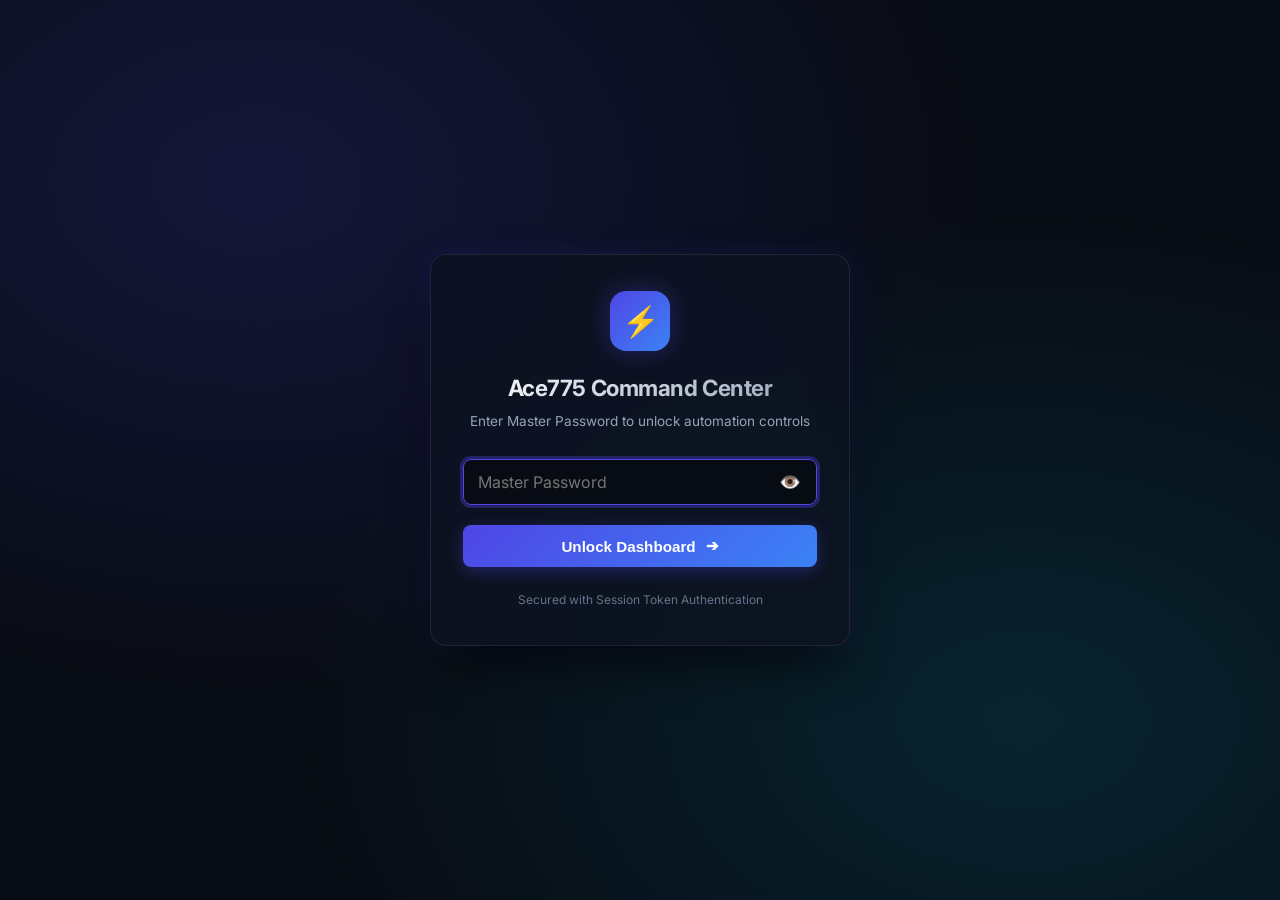
==== static/login.html @ 60a3a7ae "feat: password-only master lock screen and installation setup" ====
<!DOCTYPE html>
<html lang="en">
<head>
  <meta charset="UTF-8">
  <meta name="viewport" content="width=device-width, initial-scale=1.0">
  <title>Unlock Ace775 Command Center</title>
  <meta name="description" content="Secure login for Ace775 Automation Control Center">
  <link rel="preconnect" href="https://fonts.googleapis.com">
  <link rel="preconnect" href="https://fonts.gstatic.com" crossorigin>
  <link href="https://fonts.googleapis.com/css2?family=Inter:wght@300;400;500;600;700&family=JetBrains+Mono:wght@400;500;600&display=swap" rel="stylesheet">
  <link rel="stylesheet" href="/static/css/dashboard.css">
  <style>
    body {
      display: flex;
      align-items: center;
      justify-content: center;
      min-height: 100vh;
      margin: 0;
      padding: 16px;
      background-color: var(--bg-color);
      background-image: 
        radial-gradient(at 20% 20%, rgba(79, 70, 229, 0.18) 0px, transparent 50%),
        radial-gradient(at 80% 80%, rgba(6, 182, 212, 0.14) 0px, transparent 50%);
    }

    .login-container {
      width: 100%;
      max-width: 420px;
      animation: fadeIn 0.4s ease-out;
    }

    .login-card {
      background: rgba(13, 19, 34, 0.85);
      backdrop-filter: blur(20px);
      -webkit-backdrop-filter: blur(20px);
      border: 1px solid rgba(255, 255, 255, 0.08);
      border-radius: var(--radius-lg);
      padding: 36px 32px;
      box-shadow: 0 25px 50px -12px rgba(0, 0, 0, 0.75), 0 0 30px rgba(79, 70, 229, 0.15);
      text-align: center;
    }

    .login-brand-icon {
      width: 60px;
      height: 60px;
      margin: 0 auto 20px;
      border-radius: 16px;
      background: var(--primary-gradient);
      display: flex;
      align-items: center;
      justify-content: center;
      font-size: 30px;
      box-shadow: 0 0 25px var(--primary-glow);
      animation: pulse 3s infinite;
    }

    .login-title {
      font-size: 1.4rem;
      font-weight: 700;
      letter-spacing: -0.02em;
      margin-bottom: 6px;
      background: linear-gradient(135deg, #ffffff, #94a3b8);
      -webkit-background-clip: text;
      -webkit-text-fill-color: transparent;
    }

    .login-subtitle {
      font-size: 0.85rem;
      color: var(--text-muted);
      margin-bottom: 28px;
    }

    .password-wrapper {
      position: relative;
      margin-bottom: 20px;
      text-align: left;
    }

    .password-input-box {
      position: relative;
      display: flex;
      align-items: center;
    }

    .password-input-box input {
      width: 100%;
      background: rgba(0, 0, 0, 0.4);
      border: 1px solid var(--panel-border);
      border-radius: var(--radius-sm);
      padding: 12px 42px 12px 14px;
      color: #fff;
      font-size: 1rem;
      font-family: inherit;
      outline: none;
      transition: var(--transition);
    }

    .password-input-box input:focus {
      border-color: var(--primary);
      box-shadow: 0 0 0 3px var(--primary-glow);
    }

    .btn-toggle-eye {
      position: absolute;
      right: 12px;
      background: transparent;
      border: none;
      color: var(--text-dim);
      font-size: 1.1rem;
      cursor: pointer;
      padding: 4px;
      display: flex;
      align-items: center;
      justify-content: center;
      transition: var(--transition);
    }

    .btn-toggle-eye:hover {
      color: #fff;
    }

    .btn-unlock {
      width: 100%;
      padding: 12px 20px;
      font-size: 0.95rem;
      font-weight: 600;
      border-radius: var(--radius-sm);
      background: var(--primary-gradient);
      color: #fff;
      border: none;
      cursor: pointer;
      display: flex;
      align-items: center;
      justify-content: center;
      gap: 10px;
      box-shadow: 0 4px 16px var(--primary-glow);
      transition: var(--transition);
    }

    .btn-unlock:hover {
      transform: translateY(-2px);
      box-shadow: 0 6px 24px rgba(79, 70, 229, 0.5);
    }

    .btn-unlock:disabled {
      opacity: 0.6;
      cursor: not-allowed;
      transform: none;
    }

    .login-error {
      margin-top: 16px;
      padding: 10px 14px;
      background: rgba(239, 68, 68, 0.15);
      border: 1px solid rgba(239, 68, 68, 0.35);
      border-radius: var(--radius-sm);
      color: #fca5a5;
      font-size: 0.82rem;
      display: none;
    }

    .shake {
      animation: shake 0.4s ease-in-out;
    }

    @keyframes shake {
      0%, 100% { transform: translateX(0); }
      20%, 60% { transform: translateX(-8px); }
      40%, 80% { transform: translateX(8px); }
    }

    @keyframes fadeIn {
      from { opacity: 0; transform: translateY(10px); }
      to { opacity: 1; transform: translateY(0); }
    }

    .login-footer {
      margin-top: 24px;
      font-size: 0.75rem;
      color: var(--text-dim);
    }
  </style>
</head>
<body>
  <div class="login-container">
    <div class="login-card" id="login-card">
      <div class="login-brand-icon">⚡</div>
      <h1 class="login-title">Ace775 Command Center</h1>
      <p class="login-subtitle">Enter Master Password to unlock automation controls</p>

      <form id="login-form" onsubmit="handleLogin(event)">
        <div class="password-wrapper">
          <div class="password-input-box">
            <input 
              type="password" 
              id="dash-password" 
              placeholder="Master Password" 
              required 
              autofocus 
              autocomplete="current-password"
            >
            <button type="button" class="btn-toggle-eye" id="btn-toggle-pw" onclick="togglePasswordVisibility()" title="Toggle visibility">
              👁️
            </button>
          </div>
        </div>

        <button type="submit" class="btn-unlock" id="btn-unlock">
          <span>Unlock Dashboard</span>
          <span id="unlock-arrow">➔</span>
        </button>

        <div class="login-error" id="login-error"></div>
      </form>

      <div class="login-footer">
        Secured with Session Token Authentication
      </div>
    </div>
  </div>

  <script>
    function togglePasswordVisibility() {
      const input = document.getElementById("dash-password");
      const btn = document.getElementById("btn-toggle-pw");
      if (input.type === "password") {
        input.type = "text";
        btn.textContent = "🙈";
      } else {
        input.type = "password";
        btn.textContent = "👁️";
      }
    }

    async function handleLogin(e) {
      e.preventDefault();
      const pwdInput = document.getElementById("dash-password");
      const submitBtn = document.getElementById("btn-unlock");
      const errBox = document.getElementById("login-error");
      const card = document.getElementById("login-card");

      const password = pwdInput.value.trim();
      if (!password) return;

      submitBtn.disabled = true;
      submitBtn.querySelector("span").textContent = "Verifying...";
      errBox.style.display = "none";
      card.classList.remove("shake");

      try {
        const res = await fetch("/api/auth/login", {
          method: "POST",
          headers: { "Content-Type": "application/json" },
          body: JSON.stringify({ password: password })
        });

        const data = await res.json();
        if (res.ok && data.success) {
          submitBtn.querySelector("span").textContent = "Unlocked! Redirecting...";
          // Save session token in localStorage as backup
          if (data.token) {
            localStorage.setItem("ace_session_token", data.token);
          }
          window.location.href = "/";
        } else {
          errBox.textContent = data.detail || "Incorrect master password. Please try again.";
          errBox.style.display = "block";
          card.classList.add("shake");
          pwdInput.value = "";
          pwdInput.focus();
        }
      } catch (err) {
        errBox.textContent = "Connection failed. Please check if the server is running.";
        errBox.style.display = "block";
      } finally {
        submitBtn.disabled = false;
        submitBtn.querySelector("span").textContent = "Unlock Dashboard";
      }
    }
  </script>
</body>
</html>
---- static/css/dashboard.css ----
/* ==============================================================================
   Ace775 Web Dashboard Stylesheet (Vanilla CSS)
   Theme: Modern Dark Mode & Glassmorphism
   ============================================================================== */

:root {
  --bg-color: #080c14;
  --panel-bg: rgba(16, 23, 38, 0.75);
  --panel-border: rgba(255, 255, 255, 0.07);
  --panel-hover: rgba(26, 35, 56, 0.85);
  --text-main: #f1f5f9;
  --text-muted: #94a3b8;
  --text-dim: #64748b;
  
  --primary: #4f46e5;
  --primary-glow: rgba(79, 70, 229, 0.35);
  --primary-gradient: linear-gradient(135deg, #4f46e5, #3b82f6);
  --accent-cyan: #06b6d4;
  --success: #10b981;
  --warning: #f59e0b;
  --danger: #ef4444;

  --radius-sm: 8px;
  --radius-md: 12px;
  --radius-lg: 16px;
  --shadow-card: 0 10px 30px -10px rgba(0, 0, 0, 0.5);
  --transition: all 0.2s cubic-bezier(0.4, 0, 0.2, 1);
}

* {
  box-sizing: border-box;
  margin: 0;
  padding: 0;
}

body {
  font-family: 'Inter', -apple-system, BlinkMacSystemFont, sans-serif;
  background-color: var(--bg-color);
  background-image: 
    radial-gradient(at 0% 0%, rgba(79, 70, 229, 0.12) 0px, transparent 50%),
    radial-gradient(at 100% 100%, rgba(6, 182, 212, 0.08) 0px, transparent 50%);
  background-attachment: fixed;
  color: var(--text-main);
  line-height: 1.5;
  min-height: 100vh;
}

.app-container {
  max-width: 1400px;
  margin: 0 auto;
  padding: 24px 32px;
  display: flex;
  flex-direction: column;
  gap: 24px;
}

/* Header */
.top-header {
  display: flex;
  justify-content: space-between;
  align-items: center;
  padding: 20px 28px;
  background: var(--panel-bg);
  backdrop-filter: blur(16px);
  -webkit-backdrop-filter: blur(16px);
  border: 1px solid var(--panel-border);
  border-radius: var(--radius-lg);
  box-shadow: var(--shadow-card);
}

.brand-group {
  display: flex;
  align-items: center;
  gap: 16px;
}

.brand-logo {
  width: 46px;
  height: 46px;
  border-radius: var(--radius-md);
  background: var(--primary-gradient);
  display: flex;
  align-items: center;
  justify-content: center;
  font-size: 24px;
  box-shadow: 0 0 20px var(--primary-glow);
}

.brand-text h1 {
  font-size: 1.4rem;
  font-weight: 700;
  letter-spacing: -0.02em;
  background: linear-gradient(135deg, #ffffff, #94a3b8);
  -webkit-background-clip: text;
  -webkit-text-fill-color: transparent;
}

.brand-text .subtitle {
  font-size: 0.85rem;
  color: var(--text-muted);
}

.header-actions {
  display: flex;
  gap: 12px;
}

/* Buttons */
.btn {
  display: inline-flex;
  align-items: center;
  gap: 8px;
  padding: 10px 18px;
  border-radius: var(--radius-sm);
  font-size: 0.9rem;
  font-weight: 600;
  cursor: pointer;
  border: none;
  transition: var(--transition);
}

.btn-primary {
  background: var(--primary-gradient);
  color: #ffffff;
  box-shadow: 0 4px 14px var(--primary-glow);
}

.btn-primary:hover {
  transform: translateY(-2px);
  box-shadow: 0 6px 20px rgba(79, 70, 229, 0.5);
}

.btn-secondary {
  background: rgba(255, 255, 255, 0.06);
  color: var(--text-main);
  border: 1px solid var(--panel-border);
}

.btn-secondary:hover {
  background: rgba(255, 255, 255, 0.12);
  transform: translateY(-1px);
}

.btn-ghost {
  background: transparent;
  color: var(--text-muted);
  border: 1px solid var(--panel-border);
}

.btn-ghost:hover {
  color: var(--text-main);
  background: rgba(255, 255, 255, 0.05);
}

.btn-xs {
  padding: 4px 10px;
  font-size: 0.75rem;
}

.btn-icon {
  font-size: 1rem;
}

/* Stats Section */
.stats-grid {
  display: grid;
  grid-template-columns: repeat(auto-fit, minmax(260px, 1fr));
  gap: 20px;
}

.stat-card {
  background: var(--panel-bg);
  backdrop-filter: blur(12px);
  border: 1px solid var(--panel-border);
  border-radius: var(--radius-md);
  padding: 22px 24px;
  transition: var(--transition);
  position: relative;
  overflow: hidden;
}

.stat-card:hover {
  border-color: rgba(255, 255, 255, 0.15);
  transform: translateY(-2px);
}

.stat-card.accent-card {
  border-color: rgba(79, 70, 229, 0.3);
  background: linear-gradient(135deg, rgba(16, 23, 38, 0.85), rgba(79, 70, 229, 0.1));
}

.stat-header {
  display: flex;
  justify-content: space-between;
  align-items: center;
  margin-bottom: 12px;
}

.stat-title {
  font-size: 0.85rem;
  font-weight: 500;
  color: var(--text-muted);
  text-transform: uppercase;
  letter-spacing: 0.05em;
}

.stat-icon {
  font-size: 1.25rem;
}

.stat-value {
  font-size: 2rem;
  font-weight: 700;
  letter-spacing: -0.03em;
  font-family: 'JetBrains Mono', monospace;
  color: #ffffff;
  margin-bottom: 6px;
}

.stat-value .currency {
  font-size: 1rem;
  color: var(--accent-cyan);
  font-weight: 500;
}

.stat-footer {
  font-size: 0.8rem;
  color: var(--text-dim);
}

.status-active {
  color: var(--success);
}

/* Main Content: Split View */
.main-content {
  display: grid;
  grid-template-columns: 1.4fr 1fr;
  gap: 24px;
  align-items: start;
}

.content-panel {
  background: var(--panel-bg);
  backdrop-filter: blur(12px);
  border: 1px solid var(--panel-border);
  border-radius: var(--radius-lg);
  display: flex;
  flex-direction: column;
  box-shadow: var(--shadow-card);
  overflow: hidden;
}

.panel-header {
  padding: 18px 24px;
  border-bottom: 1px solid var(--panel-border);
  display: flex;
  justify-content: space-between;
  align-items: center;
  background: rgba(255, 255, 255, 0.02);
}

.panel-title-group {
  display: flex;
  align-items: center;
  gap: 12px;
}

.panel-title-group h2 {
  font-size: 1.1rem;
  font-weight: 600;
  letter-spacing: -0.01em;
}

.badge-count {
  background: rgba(255, 255, 255, 0.08);
  padding: 2px 8px;
  border-radius: 20px;
  font-size: 0.75rem;
  font-weight: 600;
}

.panel-tools {
  display: flex;
  align-items: center;
  gap: 12px;
}

#account-search {
  background: rgba(0, 0, 0, 0.3);
  border: 1px solid var(--panel-border);
  border-radius: var(--radius-sm);
  padding: 6px 12px;
  color: #fff;
  font-size: 0.85rem;
  width: 180px;
  outline: none;
}

#account-search:focus {
  border-color: var(--primary);
}

/* Accounts List & Cards */
.accounts-container {
  padding: 16px 20px;
  display: flex;
  flex-direction: column;
  gap: 12px;
  max-height: 600px;
  overflow-y: auto;
}

.account-card {
  background: rgba(255, 255, 255, 0.02);
  border: 1px solid var(--panel-border);
  border-radius: var(--radius-md);
  padding: 16px 20px;
  display: flex;
  justify-content: space-between;
  align-items: center;
  transition: var(--transition);
}

.account-card:hover {
  background: var(--panel-hover);
  border-color: rgba(255, 255, 255, 0.12);
}

.account-card.disabled {
  opacity: 0.55;
}

.acc-info-primary {
  display: flex;
  align-items: center;
  gap: 12px;
}

.acc-avatar {
  width: 40px;
  height: 40px;
  border-radius: 50%;
  background: rgba(255, 255, 255, 0.05);
  border: 1px solid var(--panel-border);
  display: flex;
  align-items: center;
  justify-content: center;
  font-weight: 700;
  font-size: 0.9rem;
  color: var(--accent-cyan);
}

.acc-details {
  display: flex;
  flex-direction: column;
}

.acc-label-row {
  display: flex;
  align-items: center;
  gap: 8px;
}

.acc-label {
  font-weight: 600;
  font-size: 0.95rem;
  color: #ffffff;
}

.acc-phone {
  font-size: 0.85rem;
  font-family: 'JetBrains Mono', monospace;
  color: var(--text-muted);
}

.badge {
  font-size: 0.7rem;
  font-weight: 600;
  padding: 2px 7px;
  border-radius: 4px;
  text-transform: uppercase;
  letter-spacing: 0.03em;
}

.badge-vip {
  background: rgba(245, 158, 11, 0.15);
  color: #fbbf24;
  border: 1px solid rgba(245, 158, 11, 0.3);
}

.badge-mode {
  background: rgba(59, 130, 246, 0.15);
  color: #60a5fa;
}

.acc-stats-group {
  display: flex;
  gap: 24px;
  text-align: right;
}

.acc-stat-box {
  display: flex;
  flex-direction: column;
}

.acc-stat-label {
  font-size: 0.72rem;
  color: var(--text-dim);
  text-transform: uppercase;
}

.acc-stat-val {
  font-size: 0.95rem;
  font-weight: 600;
  font-family: 'JetBrains Mono', monospace;
  color: var(--text-main);
}

.acc-actions {
  display: flex;
  align-items: center;
  gap: 8px;
  margin-left: 16px;
}

.btn-run {
  background: rgba(16, 185, 129, 0.15);
  color: #34d399;
  border: 1px solid rgba(16, 185, 129, 0.3);
  padding: 6px 12px;
  border-radius: var(--radius-sm);
  cursor: pointer;
  font-size: 0.8rem;
  font-weight: 600;
  transition: var(--transition);
}

.btn-run:hover {
  background: rgba(16, 185, 129, 0.3);
  transform: translateY(-1px);
}

.btn-icon-action {
  background: transparent;
  border: none;
  color: var(--text-muted);
  cursor: pointer;
  padding: 6px;
  border-radius: 4px;
  font-size: 0.95rem;
  transition: var(--transition);
}

.btn-icon-action:hover {
  color: #fff;
  background: rgba(255, 255, 255, 0.08);
}

.btn-delete:hover {
  color: var(--danger);
}

/* Terminal Console */
.terminal-panel {
  min-height: 520px;
}

.pulse-indicator {
  width: 8px;
  height: 8px;
  border-radius: 50%;
  background-color: var(--success);
  box-shadow: 0 0 10px var(--success);
  animation: pulse 2s infinite;
}

@keyframes pulse {
  0% { transform: scale(0.95); opacity: 0.7; }
  50% { transform: scale(1.15); opacity: 1; }
  100% { transform: scale(0.95); opacity: 0.7; }
}

.terminal-body {
  background: #05080f;
  padding: 16px 20px;
  font-family: 'JetBrains Mono', monospace;
  font-size: 0.82rem;
  line-height: 1.6;
  color: #cbd5e1;
  flex: 1;
  height: 520px;
  overflow-y: auto;
  border-bottom-left-radius: var(--radius-lg);
  border-bottom-right-radius: var(--radius-lg);
}

.log-line {
  margin-bottom: 4px;
  word-break: break-all;
}

.log-info { color: #93c5fd; }
.log-success { color: #86efac; font-weight: 500; }
.log-warning { color: #fde047; }
.log-error { color: #fca5a5; font-weight: 600; }

.toggle-label {
  display: flex;
  align-items: center;
  gap: 6px;
  font-size: 0.8rem;
  color: var(--text-muted);
  cursor: pointer;
}

/* Modals */
.modal-overlay {
  position: fixed;
  top: 0;
  left: 0;
  width: 100%;
  height: 100%;
  background: rgba(4, 7, 14, 0.82);
  backdrop-filter: blur(10px);
  -webkit-backdrop-filter: blur(10px);
  display: flex;
  align-items: center;
  justify-content: center;
  z-index: 1000;
  opacity: 0;
  pointer-events: none;
  transition: opacity 0.25s ease;
  padding: 16px;
  overflow-y: auto;
  overscroll-behavior: contain;
}

.modal-overlay.active {
  opacity: 1;
  pointer-events: auto;
}

.modal-card {
  background: #0d1322;
  border: 1px solid var(--panel-border);
  border-radius: var(--radius-lg);
  width: min(520px, 94vw);
  max-height: min(88vh, calc(100dvh - 32px));
  display: flex;
  flex-direction: column;
  padding: 24px 28px;
  box-shadow: 0 24px 60px rgba(0, 0, 0, 0.85);
  transform: scale(0.95);
  transition: transform 0.2s cubic-bezier(0.16, 1, 0.3, 1);
  margin: auto;
  overflow-y: auto;
}

.modal-card::-webkit-scrollbar {
  width: 6px;
}
.modal-card::-webkit-scrollbar-track {
  background: rgba(255, 255, 255, 0.02);
}
.modal-card::-webkit-scrollbar-thumb {
  background: rgba(255, 255, 255, 0.15);
  border-radius: 4px;
}
.modal-card::-webkit-scrollbar-thumb:hover {
  background: rgba(255, 255, 255, 0.3);
}

.modal-overlay.active .modal-card {
  transform: scale(1);
}

.modal-header {
  display: flex;
  justify-content: space-between;
  align-items: center;
  margin-bottom: 24px;
}

.modal-header h3 {
  font-size: 1.2rem;
  font-weight: 600;
}

.modal-close {
  background: transparent;
  border: none;
  color: var(--text-muted);
  font-size: 1.5rem;
  cursor: pointer;
  line-height: 1;
}

.modal-close:hover {
  color: #fff;
}

.form-group {
  margin-bottom: 18px;
  display: flex;
  flex-direction: column;
  gap: 6px;
}

.form-group label {
  font-size: 0.85rem;
  font-weight: 500;
  color: var(--text-muted);
}

.form-group input, .form-group select {
  background: rgba(0, 0, 0, 0.35);
  border: 1px solid var(--panel-border);
  border-radius: var(--radius-sm);
  padding: 10px 14px;
  color: #fff;
  font-size: 0.9rem;
  outline: none;
  transition: var(--transition);
}

.form-group input:focus, .form-group select:focus {
  border-color: var(--primary);
  box-shadow: 0 0 0 2px var(--primary-glow);
}

.input-with-prefix {
  display: flex;
  align-items: center;
  background: rgba(0, 0, 0, 0.35);
  border: 1px solid var(--panel-border);
  border-radius: var(--radius-sm);
}

.input-prefix {
  padding: 0 12px;
  color: var(--text-dim);
  font-size: 0.9rem;
  font-family: 'JetBrains Mono', monospace;
  border-right: 1px solid var(--panel-border);
}

.input-with-prefix input {
  border: none;
  background: transparent;
  flex: 1;
}

.form-hint {
  font-size: 0.75rem;
  color: var(--text-dim);
}

.form-row {
  display: flex;
  gap: 16px;
}

.flex-1 { flex: 1; }

.checkbox-group {
  margin-top: 4px;
}

.checkbox-label {
  display: flex;
  align-items: center;
  gap: 8px;
  font-size: 0.85rem;
  color: var(--text-main);
  cursor: pointer;
}

.modal-actions {
  display: flex;
  justify-content: flex-end;
  gap: 12px;
  margin-top: 24px;
}

.empty-placeholder {
  text-align: center;
  padding: 40px 20px;
  color: var(--text-dim);
  font-size: 0.9rem;
}

/* Scheduler Pill in Header */
.scheduler-pill {
  display: flex;
  align-items: center;
  gap: 8px;
  background: rgba(16, 185, 129, 0.1);
  border: 1px solid rgba(16, 185, 129, 0.25);
  padding: 8px 14px;
  border-radius: var(--radius-sm);
  font-size: 0.82rem;
  font-weight: 500;
  color: #34d399;
}

.scheduler-pill.disabled {
  background: rgba(255, 255, 255, 0.05);
  border-color: var(--panel-border);
  color: var(--text-dim);
}

.sched-dot {
  width: 7px;
  height: 7px;
  border-radius: 50%;
  background-color: var(--success);
  box-shadow: 0 0 8px var(--success);
}

.scheduler-pill.disabled .sched-dot {
  background-color: var(--text-dim);
  box-shadow: none;
}

/* Analytics Panel & SVG Chart */
.analytics-panel {
  margin-bottom: 0;
}

.trend-subtitle {
  font-size: 0.8rem;
  color: var(--text-dim);
}

.chart-container {
  padding: 24px 28px;
  height: 220px;
  display: flex;
  align-items: flex-end;
  justify-content: space-between;
  gap: 16px;
  background: rgba(0, 0, 0, 0.25);
  position: relative;
}

.chart-bar-group {
  flex: 1;
  display: flex;
  flex-direction: column;
  align-items: center;
  height: 100%;
  justify-content: flex-end;
  gap: 8px;
  position: relative;
}

.chart-bar-wrapper {
  width: 100%;
  max-width: 48px;
  height: 140px;
  display: flex;
  align-items: flex-end;
  background: rgba(255, 255, 255, 0.03);
  border-radius: 6px;
  overflow: hidden;
  position: relative;
}

.chart-bar-fill {
  width: 100%;
  background: linear-gradient(180deg, var(--accent-cyan), var(--primary));
  border-radius: 6px 6px 0 0;
  transition: height 0.6s cubic-bezier(0.4, 0, 0.2, 1);
  box-shadow: 0 0 12px rgba(6, 182, 212, 0.3);
}

.chart-bar-fill:hover {
  filter: brightness(1.2);
}

.chart-bar-label {
  font-size: 0.75rem;
  color: var(--text-muted);
  font-weight: 500;
}

.chart-bar-val {
  font-size: 0.72rem;
  font-family: 'JetBrains Mono', monospace;
  color: var(--accent-cyan);
  font-weight: 600;
}

.settings-subhead {
  font-size: 0.88rem;
  text-transform: uppercase;
  letter-spacing: 0.05em;
  color: var(--accent-cyan);
  margin-bottom: 12px;
  padding-bottom: 4px;
  border-bottom: 1px solid var(--panel-border);
}

/* Responsive Adaptations */
@media (max-width: 1024px) {
  .main-content {
    grid-template-columns: 1fr;
  }
  .app-container {
    padding: 16px;
    gap: 18px;
  }
}

@media (max-width: 768px) {
  .top-header {
    flex-direction: column;
    align-items: stretch;
    gap: 16px;
    padding: 16px 20px;
  }
  .header-actions {
    flex-wrap: wrap;
    justify-content: flex-start;
    gap: 8px;
  }
  .scheduler-pill {
    width: 100%;
    justify-content: center;
  }
  .account-card {
    flex-direction: column;
    align-items: flex-start;
    gap: 14px;
  }
  .acc-stats-group {
    width: 100%;
    justify-content: space-between;
    text-align: left;
  }
  .acc-actions {
    width: 100%;
    justify-content: flex-end;
    margin-left: 0;
  }
}

@media (max-width: 540px) {
  .modal-card {
    padding: 20px 16px;
    width: 96vw;
    border-radius: var(--radius-md);
  }
  .form-row {
    flex-direction: column;
    gap: 12px;
  }
  .modal-actions {
    flex-direction: column-reverse;
    gap: 10px;
  }
  .modal-actions .btn {
    width: 100%;
    justify-content: center;
  }
  .stats-grid {
    grid-template-columns: 1fr;
  }
  .brand-text h1 {
    font-size: 1.15rem;
  }
}

@media (max-height: 700px) {
  .modal-card {
    padding: 16px 20px;
    max-height: 94vh;
  }
  .form-group {
    margin-bottom: 12px;
  }
  .modal-header {
    margin-bottom: 16px;
  }
  .modal-actions {
    margin-top: 16px;
  }
}
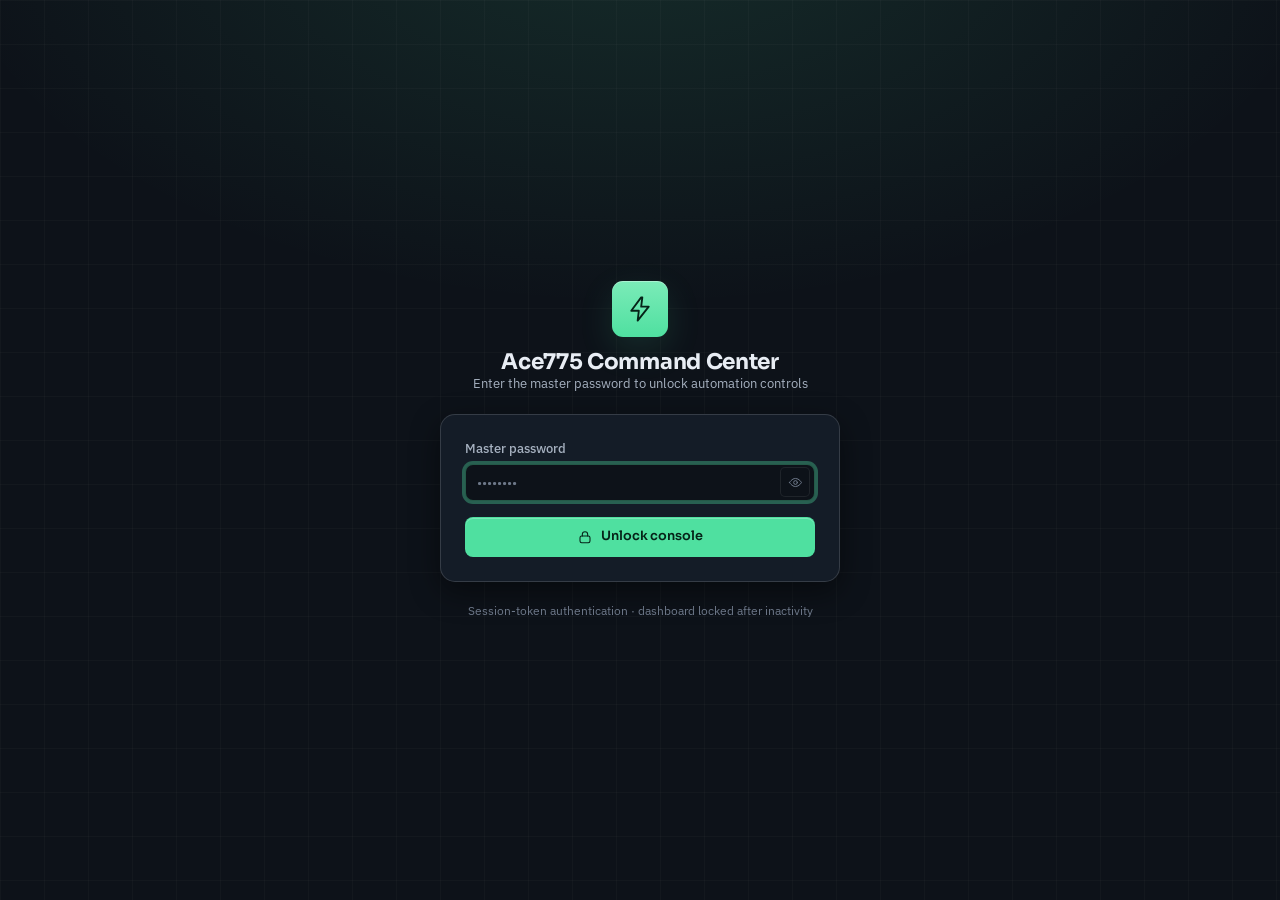
==== commit 2a418378: "feat(ui): redesign dashboard as a modular multi-file frontend - split the single-page dashboard into" ====
--- a/static/login.html
+++ b/static/login.html
@@ -1,282 +1,61 @@
 <!DOCTYPE html>
-<html lang="en">
+<html lang="en" data-theme="dark" data-density="compact">
 <head>
   <meta charset="UTF-8">
-  <meta name="viewport" content="width=device-width, initial-scale=1.0">
-  <title>Unlock Ace775 Command Center</title>
-  <meta name="description" content="Secure login for Ace775 Automation Control Center">
+  <meta name="viewport" content="width=device-width, initial-scale=1">
+  <title>Unlock · Ace775 Command Center</title>
+  <meta name="description" content="Secure master-password lock screen for the Ace775 automation control center.">
   <link rel="preconnect" href="https://fonts.googleapis.com">
   <link rel="preconnect" href="https://fonts.gstatic.com" crossorigin>
-  <link href="https://fonts.googleapis.com/css2?family=Inter:wght@300;400;500;600;700&family=JetBrains+Mono:wght@400;500;600&display=swap" rel="stylesheet">
-  <link rel="stylesheet" href="/static/css/dashboard.css">
-  <style>
-    body {
-      display: flex;
-      align-items: center;
-      justify-content: center;
-      min-height: 100vh;
-      margin: 0;
-      padding: 16px;
-      background-color: var(--bg-color);
-      background-image: 
-        radial-gradient(at 20% 20%, rgba(79, 70, 229, 0.18) 0px, transparent 50%),
-        radial-gradient(at 80% 80%, rgba(6, 182, 212, 0.14) 0px, transparent 50%);
-    }
+  <link href="https://fonts.googleapis.com/css2?family=Sora:wght@400;500;600;700&family=IBM+Plex+Sans:wght@400;500;600&family=IBM+Plex+Mono:wght@400;500;600&display=swap" rel="stylesheet">
+  <link rel="stylesheet" href="css/tokens.css">
+  <link rel="stylesheet" href="css/base.css">
+  <link rel="stylesheet" href="css/layout.css">
+  <link rel="stylesheet" href="css/components.css">
+  <link rel="stylesheet" href="css/pages.css">
+</head>
+<body data-page="login">
 
-    .login-container {
-      width: 100%;
-      max-width: 420px;
-      animation: fadeIn 0.4s ease-out;
-    }
+  <div class="login-wrap">
+    <div class="login">
+      <div class="login__brand">
+        <div class="login__mark" id="login-mark"></div>
+        <div>
+          <h1>Ace775 Command Center</h1>
+          <p>Enter the master password to unlock automation controls</p>
+        </div>
+      </div>
 
-    .login-card {
-      background: rgba(13, 19, 34, 0.85);
-      backdrop-filter: blur(20px);
-      -webkit-backdrop-filter: blur(20px);
-      border: 1px solid rgba(255, 255, 255, 0.08);
-      border-radius: var(--radius-lg);
-      padding: 36px 32px;
-      box-shadow: 0 25px 50px -12px rgba(0, 0, 0, 0.75), 0 0 30px rgba(79, 70, 229, 0.15);
-      text-align: center;
-    }
-
-    .login-brand-icon {
-      width: 60px;
-      height: 60px;
-      margin: 0 auto 20px;
-      border-radius: 16px;
-      background: var(--primary-gradient);
-      display: flex;
-      align-items: center;
-      justify-content: center;
-      font-size: 30px;
-      box-shadow: 0 0 25px var(--primary-glow);
-      animation: pulse 3s infinite;
-    }
-
-    .login-title {
-      font-size: 1.4rem;
-      font-weight: 700;
-      letter-spacing: -0.02em;
-      margin-bottom: 6px;
-      background: linear-gradient(135deg, #ffffff, #94a3b8);
-      -webkit-background-clip: text;
-      -webkit-text-fill-color: transparent;
-    }
-
-    .login-subtitle {
-      font-size: 0.85rem;
-      color: var(--text-muted);
-      margin-bottom: 28px;
-    }
-
-    .password-wrapper {
-      position: relative;
-      margin-bottom: 20px;
-      text-align: left;
-    }
-
-    .password-input-box {
-      position: relative;
-      display: flex;
-      align-items: center;
-    }
-
-    .password-input-box input {
-      width: 100%;
-      background: rgba(0, 0, 0, 0.4);
-      border: 1px solid var(--panel-border);
-      border-radius: var(--radius-sm);
-      padding: 12px 42px 12px 14px;
-      color: #fff;
-      font-size: 1rem;
-      font-family: inherit;
-      outline: none;
-      transition: var(--transition);
-    }
-
-    .password-input-box input:focus {
-      border-color: var(--primary);
-      box-shadow: 0 0 0 3px var(--primary-glow);
-    }
-
-    .btn-toggle-eye {
-      position: absolute;
-      right: 12px;
-      background: transparent;
-      border: none;
-      color: var(--text-dim);
-      font-size: 1.1rem;
-      cursor: pointer;
-      padding: 4px;
-      display: flex;
-      align-items: center;
-      justify-content: center;
-      transition: var(--transition);
-    }
-
-    .btn-toggle-eye:hover {
-      color: #fff;
-    }
-
-    .btn-unlock {
-      width: 100%;
-      padding: 12px 20px;
-      font-size: 0.95rem;
-      font-weight: 600;
-      border-radius: var(--radius-sm);
-      background: var(--primary-gradient);
-      color: #fff;
-      border: none;
-      cursor: pointer;
-      display: flex;
-      align-items: center;
-      justify-content: center;
-      gap: 10px;
-      box-shadow: 0 4px 16px var(--primary-glow);
-      transition: var(--transition);
-    }
-
-    .btn-unlock:hover {
-      transform: translateY(-2px);
-      box-shadow: 0 6px 24px rgba(79, 70, 229, 0.5);
-    }
-
-    .btn-unlock:disabled {
-      opacity: 0.6;
-      cursor: not-allowed;
-      transform: none;
-    }
-
-    .login-error {
-      margin-top: 16px;
-      padding: 10px 14px;
-      background: rgba(239, 68, 68, 0.15);
-      border: 1px solid rgba(239, 68, 68, 0.35);
-      border-radius: var(--radius-sm);
-      color: #fca5a5;
-      font-size: 0.82rem;
-      display: none;
-    }
-
-    .shake {
-      animation: shake 0.4s ease-in-out;
-    }
-
-    @keyframes shake {
-      0%, 100% { transform: translateX(0); }
-      20%, 60% { transform: translateX(-8px); }
-      40%, 80% { transform: translateX(8px); }
-    }
-
-    @keyframes fadeIn {
-      from { opacity: 0; transform: translateY(10px); }
-      to { opacity: 1; transform: translateY(0); }
-    }
-
-    .login-footer {
-      margin-top: 24px;
-      font-size: 0.75rem;
-      color: var(--text-dim);
-    }
-  </style>
-</head>
-<body>
-  <div class="login-container">
-    <div class="login-card" id="login-card">
-      <div class="login-brand-icon">⚡</div>
-      <h1 class="login-title">Ace775 Command Center</h1>
-      <p class="login-subtitle">Enter Master Password to unlock automation controls</p>
-
-      <form id="login-form" onsubmit="handleLogin(event)">
-        <div class="password-wrapper">
-          <div class="password-input-box">
-            <input 
-              type="password" 
-              id="dash-password" 
-              placeholder="Master Password" 
-              required 
-              autofocus 
-              autocomplete="current-password"
-            >
-            <button type="button" class="btn-toggle-eye" id="btn-toggle-pw" onclick="togglePasswordVisibility()" title="Toggle visibility">
-              👁️
-            </button>
+      <form class="login__card" id="login-form">
+        <div class="field">
+          <label for="dash-password">Master password</label>
+          <div style="position:relative">
+            <input id="dash-password" type="password" placeholder="••••••••" required autofocus autocomplete="current-password" style="padding-right:44px">
+            <button type="button" id="btn-eye" class="iconbtn" aria-label="Toggle password visibility"
+              style="position:absolute;right:5px;top:50%;transform:translateY(-50%)"></button>
           </div>
         </div>
 
-        <button type="submit" class="btn-unlock" id="btn-unlock">
-          <span>Unlock Dashboard</span>
-          <span id="unlock-arrow">➔</span>
+        <button type="submit" class="btn btn--primary btn--block" id="btn-unlock" style="height:40px">
+          <span data-i="lock"></span> <span id="btn-unlock-label">Unlock console</span>
         </button>
 
-        <div class="login-error" id="login-error"></div>
+        <div class="banner" id="login-banner"></div>
       </form>
 
-      <div class="login-footer">
-        Secured with Session Token Authentication
-      </div>
+      <p class="login__foot">Session-token authentication · dashboard locked after inactivity</p>
     </div>
   </div>
 
+  <div class="toasts" id="toasts"></div>
+
+  <script src="js/icons.js"></script>
+  <script src="js/core.js"></script>
+  <script src="js/pages/login.js"></script>
   <script>
-    function togglePasswordVisibility() {
-      const input = document.getElementById("dash-password");
-      const btn = document.getElementById("btn-toggle-pw");
-      if (input.type === "password") {
-        input.type = "text";
-        btn.textContent = "🙈";
-      } else {
-        input.type = "password";
-        btn.textContent = "👁️";
-      }
-    }
-
-    async function handleLogin(e) {
-      e.preventDefault();
-      const pwdInput = document.getElementById("dash-password");
-      const submitBtn = document.getElementById("btn-unlock");
-      const errBox = document.getElementById("login-error");
-      const card = document.getElementById("login-card");
-
-      const password = pwdInput.value.trim();
-      if (!password) return;
-
-      submitBtn.disabled = true;
-      submitBtn.querySelector("span").textContent = "Verifying...";
-      errBox.style.display = "none";
-      card.classList.remove("shake");
-
-      try {
-        const res = await fetch("/api/auth/login", {
-          method: "POST",
-          headers: { "Content-Type": "application/json" },
-          body: JSON.stringify({ password: password })
-        });
-
-        const data = await res.json();
-        if (res.ok && data.success) {
-          submitBtn.querySelector("span").textContent = "Unlocked! Redirecting...";
-          // Save session token in localStorage as backup
-          if (data.token) {
-            localStorage.setItem("ace_session_token", data.token);
-          }
-          window.location.href = "/";
-        } else {
-          errBox.textContent = data.detail || "Incorrect master password. Please try again.";
-          errBox.style.display = "block";
-          card.classList.add("shake");
-          pwdInput.value = "";
-          pwdInput.focus();
-        }
-      } catch (err) {
-        errBox.textContent = "Connection failed. Please check if the server is running.";
-        errBox.style.display = "block";
-      } finally {
-        submitBtn.disabled = false;
-        submitBtn.querySelector("span").textContent = "Unlock Dashboard";
-      }
-    }
+    document.addEventListener("DOMContentLoaded", function () {
+      document.querySelectorAll("[data-i]").forEach(function (el) { el.innerHTML = Ace.icon(el.dataset.i, 16); });
+    });
   </script>
 </body>
 </html>
--- a/static/css/tokens.css
+++ b/static/css/tokens.css
@@ -0,0 +1,207 @@
+/* ============================================================================
+   Ace775 Command Center — Design Tokens
+   Direction: "precision instrument" operations console.
+   Graphite surfaces · signal-mint accent · hairline rules · mono numerals.
+   ========================================================================== */
+
+:root {
+  /* ---- Type families ---------------------------------------------------- */
+  --font-display: "Sora", "IBM Plex Sans", system-ui, sans-serif;
+  --font-body: "IBM Plex Sans", system-ui, -apple-system, "Segoe UI", sans-serif;
+  --font-mono: "IBM Plex Mono", ui-monospace, "SFMono-Regular", Menlo, monospace;
+
+  /* ---- Type scale (rem) ------------------------------------------------- */
+  --fs-display: clamp(1.45rem, 1.15rem + 1.1vw, 1.85rem);
+  --fs-h1: 1.28rem;
+  --fs-h2: 1.02rem;
+  --fs-h3: 0.92rem;
+  --fs-body: 0.875rem;
+  --fs-sm: 0.8rem;
+  --fs-xs: 0.73rem;
+  --fs-micro: 0.66rem;
+
+  --lh-tight: 1.2;
+  --lh-normal: 1.5;
+  --lh-loose: 1.65;
+
+  --tracking-micro: 0.09em;
+  --tracking-tight: -0.015em;
+
+  /* ---- Spacing (4px base) ---------------------------------------------- */
+  --s1: 4px;
+  --s2: 8px;
+  --s3: 12px;
+  --s4: 16px;
+  --s5: 20px;
+  --s6: 24px;
+  --s7: 32px;
+  --s8: 40px;
+  --s9: 56px;
+  --s10: 72px;
+
+  /* ---- Radii ------------------------------------------------------------ */
+  --r-xs: 5px;
+  --r-sm: 8px;
+  --r-md: 11px;
+  --r-lg: 15px;
+  --r-pill: 999px;
+
+  /* ---- Motion ----------------------------------------------------------- */
+  --ease: cubic-bezier(0.22, 0.61, 0.36, 1);
+  --dur-fast: 110ms;
+  --dur: 190ms;
+  --dur-slow: 320ms;
+
+  /* ---- Layout ----------------------------------------------------------- */
+  --rail-w: 250px;
+  --rail-w-collapsed: 74px;
+  --topbar-h: 58px;
+  --content-max: 1520px;
+  --z-rail: 40;
+  --z-topbar: 30;
+  --z-drawer: 60;
+  --z-modal: 80;
+  --z-toast: 90;
+
+  /* ======================================================================
+     DARK THEME (default)
+     ====================================================================== */
+  color-scheme: dark;
+
+  --ink-1000: #070A0E;
+  --ink-950: #0A0E13;
+  --ink-900: #0D1219;   /* page */
+  --ink-850: #111823;   /* rail */
+  --ink-800: #141C27;   /* panel */
+  --ink-750: #19222F;   /* raised */
+  --ink-700: #1F2A38;   /* hover */
+
+  --line: rgba(255, 255, 255, 0.075);
+  --line-strong: rgba(255, 255, 255, 0.14);
+  --line-accent: rgba(79, 224, 160, 0.32);
+
+  --txt: #E8EDF4;
+  --txt-2: #A6B1C0;
+  --txt-3: #6D7889;
+  --txt-inverse: #07110C;
+
+  /* Signal accent — "live / earning / primary action" */
+  --accent: #4FE0A0;
+  --accent-2: #7BEBB8;
+  --accent-ink: #062318;
+  --accent-soft: rgba(79, 224, 160, 0.13);
+  --accent-line: rgba(79, 224, 160, 0.34);
+
+  /* Status */
+  --ok: #4FE0A0;
+  --ok-soft: rgba(79, 224, 160, 0.13);
+  --warn: #F3B14E;
+  --warn-soft: rgba(243, 177, 78, 0.14);
+  --err: #FF7A85;
+  --err-soft: rgba(255, 122, 133, 0.14);
+  --info: #5BB8FF;
+  --info-soft: rgba(91, 184, 255, 0.14);
+  --violet: #B39DFF;
+  --violet-soft: rgba(179, 157, 255, 0.15);
+
+  --panel: var(--ink-800);
+  --panel-2: var(--ink-850);
+  --overlay: rgba(6, 9, 13, 0.72);
+
+  --shadow-1: 0 1px 0 rgba(255, 255, 255, 0.03), 0 1px 2px rgba(0, 0, 0, 0.4);
+  --shadow-2: 0 10px 30px rgba(0, 0, 0, 0.45);
+  --shadow-3: 0 24px 60px rgba(0, 0, 0, 0.6);
+  --focus: 0 0 0 3px rgba(79, 224, 160, 0.35);
+
+  --grid-line: rgba(255, 255, 255, 0.022);
+}
+
+/* ======================================================================
+   LIGHT THEME
+   ====================================================================== */
+[data-theme="light"] {
+  color-scheme: light;
+
+  --ink-1000: #E9EDF3;
+  --ink-950: #F1F4F8;
+  --ink-900: #F5F7FA;
+  --ink-850: #FFFFFF;
+  --ink-800: #FFFFFF;
+  --ink-750: #F7F9FC;
+  --ink-700: #EEF2F7;
+
+  --line: rgba(16, 24, 40, 0.10);
+  --line-strong: rgba(16, 24, 40, 0.18);
+  --line-accent: rgba(14, 159, 110, 0.35);
+
+  --txt: #0F1720;
+  --txt-2: #4A5766;
+  --txt-3: #7A8798;
+  --txt-inverse: #FFFFFF;
+
+  --accent: #0E9F6E;
+  --accent-2: #0B8A5F;
+  --accent-ink: #FFFFFF;
+  --accent-soft: rgba(14, 159, 110, 0.10);
+  --accent-line: rgba(14, 159, 110, 0.30);
+
+  --ok: #0E9F6E;
+  --ok-soft: rgba(14, 159, 110, 0.10);
+  --warn: #B7791F;
+  --warn-soft: rgba(183, 121, 31, 0.12);
+  --err: #D6455A;
+  --err-soft: rgba(214, 69, 90, 0.10);
+  --info: #1E7FD6;
+  --info-soft: rgba(30, 127, 214, 0.10);
+  --violet: #6D4FD6;
+  --violet-soft: rgba(109, 79, 214, 0.10);
+
+  --panel: var(--ink-800);
+  --panel-2: #F7F9FC;
+  --overlay: rgba(15, 23, 32, 0.42);
+
+  --shadow-1: 0 1px 2px rgba(16, 24, 40, 0.06);
+  --shadow-2: 0 8px 24px rgba(16, 24, 40, 0.10);
+  --shadow-3: 0 24px 56px rgba(16, 24, 40, 0.18);
+  --focus: 0 0 0 3px rgba(14, 159, 110, 0.28);
+
+  --grid-line: rgba(16, 24, 40, 0.03);
+}
+
+/* ======================================================================
+   HIGH CONTRAST (accessibility tier)
+   ====================================================================== */
+[data-contrast="high"] {
+  --line: rgba(255, 255, 255, 0.28);
+  --line-strong: rgba(255, 255, 255, 0.5);
+  --txt: #FFFFFF;
+  --txt-2: #D8DEE7;
+  --txt-3: #AEB8C6;
+  --accent: #38FFB0;
+  --accent-2: #6BFFC6;
+  --focus: 0 0 0 3px #38FFB0;
+}
+[data-theme="light"][data-contrast="high"] {
+  --line: rgba(0, 0, 0, 0.45);
+  --line-strong: rgba(0, 0, 0, 0.7);
+  --txt: #000000;
+  --txt-2: #1A1A1A;
+  --txt-3: #3A3A3A;
+  --accent: #005C3C;
+  --focus: 0 0 0 3px #005C3C;
+}
+
+/* ======================================================================
+   DENSITY SCALE — toggled on <html data-density="...">
+   ====================================================================== */
+[data-density="comfortable"] {
+  --density-row: 56px;
+  --density-pad: var(--s5);
+  --density-gap: var(--s5);
+}
+:root,
+[data-density="compact"] {
+  --density-row: 46px;
+  --density-pad: var(--s4);
+  --density-gap: var(--s4);
+}
--- a/static/css/base.css
+++ b/static/css/base.css
@@ -0,0 +1,127 @@
+/* ============================================================================
+   Base — reset, typography, primitives
+   ========================================================================== */
+
+*, *::before, *::after { box-sizing: border-box; }
+
+html, body { height: 100%; }
+
+body {
+  margin: 0;
+  font-family: var(--font-body);
+  font-size: var(--fs-body);
+  line-height: var(--lh-normal);
+  color: var(--txt);
+  background-color: var(--ink-900);
+  /* instrument-grade hairline grid + soft top light */
+  background-image:
+    linear-gradient(var(--grid-line) 1px, transparent 1px),
+    linear-gradient(90deg, var(--grid-line) 1px, transparent 1px),
+    radial-gradient(120% 90% at 78% -20%, var(--accent-soft) 0%, transparent 55%);
+  background-size: 44px 44px, 44px 44px, 100% 100%;
+  background-attachment: fixed;
+  -webkit-font-smoothing: antialiased;
+  -moz-osx-font-smoothing: grayscale;
+  text-rendering: optimizeLegibility;
+}
+
+h1, h2, h3, h4, h5 {
+  margin: 0;
+  font-family: var(--font-display);
+  font-weight: 600;
+  line-height: var(--lh-tight);
+  letter-spacing: var(--tracking-tight);
+  color: var(--txt);
+}
+
+p { margin: 0; }
+a { color: inherit; text-decoration: none; }
+img, svg { display: block; max-width: 100%; }
+
+button, input, select, textarea {
+  font: inherit;
+  color: inherit;
+}
+
+button {
+  background: none;
+  border: 0;
+  padding: 0;
+  cursor: pointer;
+  -webkit-appearance: none;
+  appearance: none;
+}
+
+[hidden] { display: none !important; }
+
+/* Tabular numerals everywhere numbers matter */
+.num, .stat__value, .kpi__value, .money, table td, table th,
+.mono, .terminal, .badge, .pill {
+  font-variant-numeric: tabular-nums;
+  font-feature-settings: "tnum" 1, "zero" 1;
+}
+
+.mono { font-family: var(--font-mono); }
+
+/* ---- Focus -------------------------------------------------------------- */
+:focus-visible {
+  outline: none;
+  box-shadow: var(--focus);
+  border-radius: var(--r-xs);
+}
+
+/* ---- Scrollbars --------------------------------------------------------- */
+* { scrollbar-width: thin; scrollbar-color: var(--line-strong) transparent; }
+::-webkit-scrollbar { width: 10px; height: 10px; }
+::-webkit-scrollbar-track { background: transparent; }
+::-webkit-scrollbar-thumb {
+  background: var(--line-strong);
+  border: 3px solid transparent;
+  background-clip: content-box;
+  border-radius: var(--r-pill);
+}
+::-webkit-scrollbar-thumb:hover { background-color: var(--txt-3); background-clip: content-box; }
+
+/* ---- Text helpers ------------------------------------------------------- */
+.eyebrow {
+  font-family: var(--font-display);
+  font-size: var(--fs-micro);
+  font-weight: 600;
+  letter-spacing: var(--tracking-micro);
+  text-transform: uppercase;
+  color: var(--txt-3);
+}
+.muted { color: var(--txt-2); }
+.dim { color: var(--txt-3); }
+.text-ok { color: var(--ok); }
+.text-warn { color: var(--warn); }
+.text-err { color: var(--err); }
+.text-info { color: var(--info); }
+.text-accent { color: var(--accent); }
+.tnum { font-variant-numeric: tabular-nums; }
+
+/* ---- Utility ------------------------------------------------------------ */
+.row { display: flex; align-items: center; gap: var(--s3); }
+.row--between { justify-content: space-between; }
+.wrap { flex-wrap: wrap; }
+.grow { flex: 1 1 auto; min-width: 0; }
+.stack { display: flex; flex-direction: column; gap: var(--s3); }
+.center { display: grid; place-items: center; }
+.truncate { overflow: hidden; text-overflow: ellipsis; white-space: nowrap; }
+.sr-only {
+  position: absolute;
+  width: 1px; height: 1px;
+  padding: 0; margin: -1px;
+  overflow: hidden; clip: rect(0 0 0 0);
+  white-space: nowrap; border: 0;
+}
+.divider { height: 1px; background: var(--line); border: 0; margin: 0; }
+
+@media (prefers-reduced-motion: reduce) {
+  *, *::before, *::after {
+    animation-duration: 0.001ms !important;
+    animation-iteration-count: 1 !important;
+    transition-duration: 0.001ms !important;
+    scroll-behavior: auto !important;
+  }
+}
--- a/static/css/layout.css
+++ b/static/css/layout.css
@@ -0,0 +1,320 @@
+/* ============================================================================
+   Layout — app shell, left rail, operations topbar, page frame
+   ========================================================================== */
+
+.app {
+  display: grid;
+  grid-template-columns: var(--rail-w) minmax(0, 1fr);
+  min-height: 100vh;
+  transition: grid-template-columns var(--dur) var(--ease);
+}
+.app[data-collapsed="true"] { grid-template-columns: var(--rail-w-collapsed) minmax(0, 1fr); }
+
+/* ---- Rail (sidebar) ----------------------------------------------------- */
+.rail {
+  position: sticky;
+  top: 0;
+  align-self: start;
+  height: 100vh;
+  display: flex;
+  flex-direction: column;
+  gap: var(--s4);
+  padding: var(--s4) var(--s3);
+  background: var(--ink-850);
+  border-right: 1px solid var(--line);
+  z-index: var(--z-rail);
+  overflow: hidden;
+}
+
+/* Collapsed rail (desktop) — icons only */
+.app[data-collapsed="true"] .rail__wordmark,
+.app[data-collapsed="true"] .navitem__label,
+.app[data-collapsed="true"] .navitem__count,
+.app[data-collapsed="true"] .navitem__pulse,
+.app[data-collapsed="true"] .navgroup__title,
+.app[data-collapsed="true"] .opcard__meta,
+.app[data-collapsed="true"] .opcard__sub,
+.app[data-collapsed="true"] .rail__foot .seg span,
+.app[data-collapsed="true"] #btn-logout span:last-child { display: none; }
+.app[data-collapsed="true"] .rail { padding-inline: var(--s2); }
+.app[data-collapsed="true"] .navitem { justify-content: center; padding-inline: 0; }
+.app[data-collapsed="true"] .rail__brand { justify-content: center; }
+.app[data-collapsed="true"] .opcard { align-items: center; text-align: center; padding: var(--s2); }
+.app[data-collapsed="true"] .seg { grid-template-columns: 1fr; }
+.app[data-collapsed="true"] .seg button { padding: 6px 2px; }
+.app[data-collapsed="true"] #btn-logout { width: 100%; }
+.app[data-collapsed="true"] .rail__collapse svg { transform: rotate(180deg); }
+
+.rail__brand {
+  display: flex;
+  align-items: center;
+  gap: var(--s3);
+  padding: var(--s1) var(--s2) var(--s3);
+}
+.rail__mark {
+  flex: 0 0 auto;
+  width: 36px; height: 36px;
+  display: grid; place-items: center;
+  border-radius: var(--r-sm);
+  background: linear-gradient(180deg, var(--accent-2), var(--accent));
+  color: var(--accent-ink);
+  box-shadow: inset 0 1px 0 rgba(255,255,255,.35);
+}
+.rail__wordmark { min-width: 0; }
+.rail__wordmark b {
+  display: block;
+  font-family: var(--font-display);
+  font-size: 0.95rem;
+  font-weight: 700;
+  letter-spacing: -0.02em;
+  white-space: nowrap;
+}
+.rail__wordmark span {
+  display: block;
+  font-size: var(--fs-micro);
+  letter-spacing: var(--tracking-micro);
+  text-transform: uppercase;
+  color: var(--txt-3);
+  white-space: nowrap;
+}
+
+.rail__collapse {
+  margin-left: auto;
+  width: 28px; height: 28px;
+  display: grid; place-items: center;
+  border: 1px solid var(--line);
+  border-radius: var(--r-xs);
+  color: var(--txt-3);
+  transition: color var(--dur), border-color var(--dur), background var(--dur);
+}
+.rail__collapse:hover { color: var(--txt); border-color: var(--line-strong); background: var(--ink-700); }
+
+/* Operational status block */
+.opcard {
+  border: 1px solid var(--line);
+  border-radius: var(--r-md);
+  background: var(--ink-900);
+  padding: var(--s3);
+  display: flex;
+  flex-direction: column;
+  gap: 6px;
+}
+.opcard__top { display: flex; align-items: center; gap: var(--s2); }
+.opcard__state {
+  font-family: var(--font-display);
+  font-size: var(--fs-xs);
+  font-weight: 600;
+  letter-spacing: 0.01em;
+}
+.opcard__meta { font-family: var(--font-mono); font-size: var(--fs-xs); color: var(--txt-2); }
+.opcard__sub { font-size: var(--fs-xs); color: var(--txt-3); }
+
+.dot { width: 8px; height: 8px; border-radius: 50%; flex: 0 0 auto; position: relative; }
+.dot--live { background: var(--ok); box-shadow: 0 0 0 3px var(--ok-soft); }
+.dot--wait { background: var(--warn); box-shadow: 0 0 0 3px var(--warn-soft); }
+.dot--off { background: var(--txt-3); box-shadow: 0 0 0 3px rgba(255,255,255,.06); }
+.dot--live::after {
+  content: ""; position: absolute; inset: -3px; border-radius: 50%;
+  border: 1px solid var(--ok); animation: pulse 2.4s var(--ease) infinite;
+}
+
+/* Nav */
+.rail__nav { display: flex; flex-direction: column; gap: var(--s5); overflow-y: auto; flex: 1 1 auto; }
+.navgroup { display: flex; flex-direction: column; gap: 3px; }
+.navgroup__title {
+  font-family: var(--font-display);
+  font-size: var(--fs-micro);
+  letter-spacing: var(--tracking-micro);
+  text-transform: uppercase;
+  color: var(--txt-3);
+  padding: 0 var(--s2) var(--s2);
+}
+
+.navitem {
+  position: relative;
+  display: flex;
+  align-items: center;
+  gap: var(--s3);
+  padding: 9px var(--s2);
+  border-radius: var(--r-sm);
+  color: var(--txt-2);
+  font-size: var(--fs-sm);
+  font-weight: 500;
+  transition: color var(--dur), background var(--dur);
+}
+.navitem svg { width: 18px; height: 18px; flex: 0 0 auto; opacity: .85; }
+.navitem:hover { color: var(--txt); background: var(--ink-750); }
+.navitem__label { flex: 1 1 auto; min-width: 0; overflow: hidden; text-overflow: ellipsis; white-space: nowrap; }
+.navitem[aria-current="page"] {
+  color: var(--txt);
+  background: var(--ink-750);
+}
+.navitem[aria-current="page"]::before {
+  content: "";
+  position: absolute;
+  left: calc(-1 * var(--s3));
+  top: 50%; transform: translateY(-50%);
+  width: 3px; height: 20px;
+  border-radius: 0 3px 3px 0;
+  background: var(--accent);
+}
+.navitem[aria-current="page"] svg { color: var(--accent); opacity: 1; }
+
+.navitem__count {
+  font-family: var(--font-mono);
+  font-size: var(--fs-micro);
+  color: var(--txt-2);
+  background: var(--ink-700);
+  border: 1px solid var(--line);
+  border-radius: var(--r-pill);
+  padding: 1px 7px;
+  min-width: 20px;
+  text-align: center;
+}
+.navitem__pulse {
+  width: 7px; height: 7px; border-radius: 50%;
+  background: var(--accent);
+  animation: pulse 2s var(--ease) infinite;
+}
+
+.rail__foot { display: flex; flex-direction: column; gap: var(--s3); padding-top: var(--s3); border-top: 1px solid var(--line); }
+
+/* Theme segment */
+.seg {
+  display: grid;
+  grid-template-columns: repeat(3, 1fr);
+  gap: 2px;
+  padding: 3px;
+  background: var(--ink-900);
+  border: 1px solid var(--line);
+  border-radius: var(--r-sm);
+}
+.seg button {
+  display: flex; align-items: center; justify-content: center; gap: 6px;
+  padding: 6px 4px;
+  border-radius: var(--r-xs);
+  font-size: var(--fs-xs);
+  color: var(--txt-3);
+  transition: color var(--dur), background var(--dur);
+}
+.seg button svg { width: 14px; height: 14px; }
+.seg button:hover { color: var(--txt); }
+.seg button[aria-pressed="true"] { background: var(--ink-700); color: var(--txt); }
+
+/* ---- Main column -------------------------------------------------------- */
+.main { min-width: 0; display: flex; flex-direction: column; }
+
+/* Operations topbar */
+.topbar {
+  position: sticky;
+  top: 0;
+  z-index: var(--z-topbar);
+  min-height: var(--topbar-h);
+  display: flex;
+  align-items: center;
+  gap: var(--s3);
+  padding: var(--s2) var(--s6);
+  background: color-mix(in srgb, var(--ink-900) 86%, transparent);
+  backdrop-filter: saturate(140%) blur(12px);
+  -webkit-backdrop-filter: saturate(140%) blur(12px);
+  border-bottom: 1px solid var(--line);
+}
+.topbar__menu {
+  display: none;
+  width: 34px; height: 34px;
+  border: 1px solid var(--line);
+  border-radius: var(--r-sm);
+  place-items: center;
+  color: var(--txt-2);
+}
+.topbar__spacer { flex: 1 1 auto; }
+
+.statuschip {
+  display: inline-flex;
+  align-items: center;
+  gap: 7px;
+  height: 30px;
+  padding: 0 10px;
+  border: 1px solid var(--line);
+  border-radius: var(--r-pill);
+  background: var(--ink-850);
+  font-size: var(--fs-xs);
+  color: var(--txt-2);
+  white-space: nowrap;
+}
+.statuschip .mono { color: var(--txt); font-size: var(--fs-xs); }
+
+/* Page frame */
+.page {
+  width: 100%;
+  max-width: var(--content-max);
+  margin: 0 auto;
+  padding: var(--s6);
+  display: flex;
+  flex-direction: column;
+  gap: var(--s5);
+}
+
+.pagehead { display: flex; align-items: flex-end; justify-content: space-between; gap: var(--s4); flex-wrap: wrap; }
+.pagehead__title { display: flex; flex-direction: column; gap: 4px; min-width: 0; }
+.pagehead__title h1 { font-size: var(--fs-display); font-weight: 700; }
+.pagehead__title p { color: var(--txt-2); font-size: var(--fs-sm); max-width: 68ch; }
+.pagehead__actions { display: flex; align-items: center; gap: var(--s2); flex-wrap: wrap; }
+
+/* Grids */
+.grid { display: grid; gap: var(--density-gap, var(--s4)); }
+.grid--kpi { grid-template-columns: repeat(4, minmax(0, 1fr)); }
+.grid--2 { grid-template-columns: minmax(0, 1.6fr) minmax(0, 1fr); }
+.grid--half { grid-template-columns: repeat(2, minmax(0, 1fr)); }
+.grid--3 { grid-template-columns: repeat(3, minmax(0, 1fr)); }
+
+/* ---- Mobile drawer ------------------------------------------------------ */
+.scrim {
+  position: fixed;
+  inset: 0;
+  background: var(--overlay);
+  backdrop-filter: blur(2px);
+  z-index: calc(var(--z-drawer) - 1);
+  opacity: 0;
+  pointer-events: none;
+  transition: opacity var(--dur) var(--ease);
+}
+.scrim[data-open="true"] { opacity: 1; pointer-events: auto; }
+
+@media (max-width: 1180px) {
+  .grid--kpi { grid-template-columns: repeat(2, minmax(0, 1fr)); }
+  .grid--2 { grid-template-columns: minmax(0, 1fr); }
+  .grid--3 { grid-template-columns: repeat(2, minmax(0, 1fr)); }
+}
+
+@media (max-width: 1024px) {
+  .app, .app[data-collapsed="true"] { grid-template-columns: minmax(0, 1fr); }
+  .rail {
+    position: fixed;
+    top: 0; left: 0;
+    width: min(84vw, 300px);
+    height: 100dvh;
+    transform: translateX(-101%);
+    transition: transform var(--dur-slow) var(--ease);
+    box-shadow: var(--shadow-3);
+    z-index: var(--z-drawer);
+  }
+  .rail[data-open="true"] { transform: translateX(0); }
+  .rail__collapse { display: none; }
+  .topbar { padding-inline: var(--s4); }
+  .topbar__menu { display: grid; }
+}
+
+@media (max-width: 720px) {
+  .page { padding: var(--s4); gap: var(--s4); }
+  .grid--kpi, .grid--half, .grid--3 { grid-template-columns: minmax(0, 1fr); }
+  .pagehead { align-items: flex-start; }
+  .pagehead__actions { width: 100%; }
+  .pagehead__actions .btn { flex: 1 1 auto; justify-content: center; }
+}
+
+@keyframes pulse {
+  0% { transform: scale(1); opacity: .9; }
+  70% { transform: scale(1.9); opacity: 0; }
+  100% { transform: scale(1.9); opacity: 0; }
+}
--- a/static/css/components.css
+++ b/static/css/components.css
@@ -0,0 +1,563 @@
+/* ============================================================================
+   Components — buttons, badges, panels, KPI, tables, forms, terminal, toast
+   ========================================================================== */
+
+/* ---------------- Buttons ---------------- */
+.btn {
+  --btn-bg: var(--ink-750);
+  --btn-fg: var(--txt);
+  --btn-line: var(--line);
+  display: inline-flex;
+  align-items: center;
+  justify-content: center;
+  gap: 8px;
+  height: 34px;
+  padding: 0 13px;
+  border-radius: var(--r-sm);
+  border: 1px solid var(--btn-line);
+  background: var(--btn-bg);
+  color: var(--btn-fg);
+  font-family: var(--font-display);
+  font-size: var(--fs-sm);
+  font-weight: 600;
+  letter-spacing: -0.005em;
+  white-space: nowrap;
+  transition: background var(--dur), border-color var(--dur), color var(--dur), transform var(--dur-fast);
+}
+.btn svg { width: 16px; height: 16px; }
+.btn:hover { background: var(--ink-700); border-color: var(--line-strong); }
+.btn:active { transform: translateY(1px); }
+.btn:disabled { opacity: .45; cursor: not-allowed; transform: none; }
+
+.btn--primary {
+  --btn-bg: var(--accent); --btn-fg: var(--accent-ink); --btn-line: transparent;
+  box-shadow: inset 0 1px 0 rgba(255,255,255,.25);
+}
+.btn--primary:hover { --btn-bg: var(--accent-2); }
+.btn--ghost { --btn-bg: transparent; --btn-line: transparent; --btn-fg: var(--txt-2); }
+.btn--ghost:hover { --btn-bg: var(--ink-750); --btn-fg: var(--txt); }
+.btn--danger { --btn-fg: var(--err); --btn-line: color-mix(in srgb, var(--err) 40%, transparent); --btn-bg: transparent; }
+.btn--danger:hover { --btn-bg: var(--err-soft); }
+.btn--sm { height: 29px; padding: 0 10px; font-size: var(--fs-xs); }
+.btn--sm svg { width: 14px; height: 14px; }
+.btn--icon { width: 34px; padding: 0; }
+.btn--sm.btn--icon { width: 29px; }
+.btn--block { width: 100%; }
+
+.btn.is-busy { color: transparent !important; position: relative; pointer-events: none; }
+.btn.is-busy::after {
+  content: ""; position: absolute; inset: 0; margin: auto;
+  width: 14px; height: 14px; border-radius: 50%;
+  border: 2px solid currentColor; border-top-color: transparent;
+  animation: spin .7s linear infinite;
+  color: var(--txt);
+}
+.btn--primary.is-busy::after { color: var(--accent-ink); }
+.btn__label { white-space: nowrap; }
+
+@keyframes spin { to { transform: rotate(360deg); } }
+.spin { animation: spin .8s linear infinite; }
+
+/* ---------------- Badges ---------------- */
+.badge {
+  display: inline-flex;
+  align-items: center;
+  gap: 5px;
+  height: 20px;
+  padding: 0 7px;
+  border-radius: var(--r-xs);
+  border: 1px solid var(--line);
+  background: var(--ink-900);
+  font-family: var(--font-display);
+  font-size: var(--fs-micro);
+  font-weight: 600;
+  letter-spacing: var(--tracking-micro);
+  text-transform: uppercase;
+  color: var(--txt-2);
+}
+.badge svg { width: 12px; height: 12px; }
+.badge--ok { color: var(--ok); border-color: color-mix(in srgb, var(--ok) 38%, transparent); background: var(--ok-soft); }
+.badge--warn { color: var(--warn); border-color: color-mix(in srgb, var(--warn) 38%, transparent); background: var(--warn-soft); }
+.badge--err { color: var(--err); border-color: color-mix(in srgb, var(--err) 38%, transparent); background: var(--err-soft); }
+.badge--info { color: var(--info); border-color: color-mix(in srgb, var(--info) 38%, transparent); background: var(--info-soft); }
+.badge--violet { color: var(--violet); border-color: color-mix(in srgb, var(--violet) 40%, transparent); background: var(--violet-soft); }
+.badge--accent { color: var(--accent); border-color: var(--accent-line); background: var(--accent-soft); }
+.badge--dot::before { content: ""; width: 6px; height: 6px; border-radius: 50%; background: currentColor; }
+
+/* ---------------- Panel ---------------- */
+.panel {
+  background: var(--panel);
+  border: 1px solid var(--line);
+  border-radius: var(--r-lg);
+  overflow: hidden;
+  box-shadow: var(--shadow-1);
+}
+.panel__head {
+  display: flex;
+  align-items: center;
+  gap: var(--s3);
+  padding: var(--s4) var(--density-pad, var(--s4));
+  border-bottom: 1px solid var(--line);
+}
+.panel__head h2 { font-size: var(--fs-h2); font-weight: 600; }
+.panel__title { display: flex; align-items: center; gap: var(--s3); min-width: 0; }
+.panel__tools { margin-left: auto; display: flex; align-items: center; gap: var(--s2); }
+.panel__body { padding: var(--density-pad, var(--s4)); }
+.panel__body--flush { padding: 0; }
+.panel__foot { padding: var(--s3) var(--density-pad, var(--s4)); border-top: 1px solid var(--line); background: var(--ink-850); }
+
+/* ---------------- KPI tile ---------------- */
+.kpi {
+  background: var(--panel);
+  border: 1px solid var(--line);
+  border-radius: var(--r-md);
+  padding: var(--density-pad, var(--s4));
+  display: flex;
+  flex-direction: column;
+  gap: var(--s2);
+  min-height: 108px;
+  position: relative;
+  overflow: hidden;
+}
+.kpi::after {
+  content: ""; position: absolute; inset: 0 0 auto 0; height: 1px;
+  background: linear-gradient(90deg, transparent, var(--line-strong), transparent);
+}
+.kpi__label { display: flex; align-items: center; gap: var(--s2); color: var(--txt-3); }
+.kpi__label .eyebrow { color: inherit; }
+.kpi__label svg { width: 15px; height: 15px; margin-left: auto; opacity: .8; }
+.kpi__value {
+  font-family: var(--font-display);
+  font-size: 1.9rem;
+  font-weight: 700;
+  letter-spacing: -0.03em;
+  line-height: 1.05;
+}
+.kpi__value small { font-size: 0.9rem; font-weight: 600; color: var(--txt-3); margin-left: 5px; }
+.kpi__meta { margin-top: auto; font-size: var(--fs-xs); color: var(--txt-3); }
+.kpi--accent { border-color: var(--accent-line); }
+.kpi--accent .kpi__value { color: var(--accent); }
+.kpi--accent::after { background: linear-gradient(90deg, transparent, var(--accent), transparent); }
+
+/* ---------------- Data table ---------------- */
+.tablewrap { width: 100%; overflow: auto; }
+.table { width: 100%; border-collapse: collapse; font-size: var(--fs-sm); }
+.table th {
+  position: sticky; top: 0; z-index: 1;
+  text-align: left;
+  padding: var(--s3) var(--s4);
+  background: var(--ink-850);
+  border-bottom: 1px solid var(--line);
+  font-family: var(--font-display);
+  font-size: var(--fs-micro);
+  font-weight: 600;
+  letter-spacing: var(--tracking-micro);
+  text-transform: uppercase;
+  color: var(--txt-3);
+  white-space: nowrap;
+}
+.table td {
+  padding: var(--s3) var(--s4);
+  border-bottom: 1px solid var(--line);
+  color: var(--txt-2);
+  vertical-align: middle;
+}
+.table tbody tr:last-child td { border-bottom: 0; }
+.table tbody tr:hover td { background: var(--ink-750); color: var(--txt); }
+.table .t-right { text-align: right; }
+.table .t-main { color: var(--txt); font-weight: 500; }
+.table__empty { padding: var(--s8) var(--s4); text-align: center; color: var(--txt-3); }
+
+/* ---------------- Account row ---------------- */
+.acct {
+  display: grid;
+  grid-template-columns: minmax(220px, 1.5fr) minmax(0, 2fr) auto;
+  align-items: center;
+  gap: var(--s4);
+  padding: var(--s4) var(--density-pad, var(--s4));
+  border-bottom: 1px solid var(--line);
+  transition: background var(--dur);
+}
+.acct:last-child { border-bottom: 0; }
+.acct:hover { background: var(--ink-750); }
+.acct.is-paused { background: color-mix(in srgb, var(--warn) 4%, transparent); }
+.acct.is-running { box-shadow: inset 3px 0 0 var(--accent); }
+
+.acct__id { display: flex; align-items: center; gap: var(--s3); min-width: 0; }
+.avatar {
+  width: 38px; height: 38px; flex: 0 0 auto;
+  display: grid; place-items: center;
+  border-radius: var(--r-sm);
+  background: var(--ink-700);
+  border: 1px solid var(--line);
+  font-family: var(--font-display);
+  font-weight: 700;
+  font-size: var(--fs-sm);
+  color: var(--txt-2);
+}
+.avatar--running { border-color: var(--accent-line); color: var(--accent); background: var(--accent-soft); }
+.avatar--paused { color: var(--warn); border-color: color-mix(in srgb, var(--warn) 34%, transparent); }
+.acct__meta { min-width: 0; display: flex; flex-direction: column; gap: 3px; }
+.acct__name { display: flex; align-items: center; gap: 6px; flex-wrap: wrap; }
+.acct__name b { font-family: var(--font-display); font-weight: 600; font-size: var(--fs-sm); }
+.acct__phone { font-family: var(--font-mono); font-size: var(--fs-xs); color: var(--txt-3); display: inline-flex; align-items: center; gap: 6px; }
+
+.acct__stats { display: grid; grid-template-columns: repeat(4, minmax(0, 1fr)); gap: var(--s3); }
+.cell { display: flex; flex-direction: column; gap: 2px; min-width: 0; }
+.cell__k { font-size: var(--fs-micro); text-transform: uppercase; letter-spacing: var(--tracking-micro); color: var(--txt-3); }
+.cell__v { font-family: var(--font-mono); font-size: var(--fs-sm); color: var(--txt); white-space: nowrap; overflow: hidden; text-overflow: ellipsis; }
+.cell__v small { color: var(--txt-3); font-size: var(--fs-micro); }
+
+.acct__actions { display: flex; align-items: center; gap: 6px; }
+.iconbtn {
+  width: 30px; height: 30px;
+  display: grid; place-items: center;
+  border: 1px solid var(--line);
+  border-radius: var(--r-xs);
+  color: var(--txt-3);
+  background: var(--ink-900);
+  transition: color var(--dur), border-color var(--dur), background var(--dur);
+}
+.iconbtn svg { width: 15px; height: 15px; }
+.iconbtn:hover { color: var(--txt); border-color: var(--line-strong); background: var(--ink-700); }
+.iconbtn--danger:hover { color: var(--err); border-color: color-mix(in srgb, var(--err) 45%, transparent); background: var(--err-soft); }
+
+@media (max-width: 1180px) {
+  .acct { grid-template-columns: minmax(0, 1fr) auto; }
+  .acct__stats { grid-column: 1 / -1; }
+}
+@media (max-width: 620px) {
+  .acct { grid-template-columns: minmax(0, 1fr); }
+  .acct__stats { grid-template-columns: repeat(2, minmax(0, 1fr)); }
+  .acct__actions { flex-wrap: wrap; }
+}
+
+/* ---------------- Toolbar / filter tabs ---------------- */
+.toolbar {
+  display: flex; align-items: center; gap: var(--s3);
+  flex-wrap: wrap;
+  padding: var(--s3) var(--density-pad, var(--s4));
+  border-bottom: 1px solid var(--line);
+}
+.tabs { display: inline-flex; gap: 2px; padding: 3px; border: 1px solid var(--line); border-radius: var(--r-sm); background: var(--ink-900); }
+.tabs button {
+  display: inline-flex; align-items: center; gap: 6px;
+  height: 28px; padding: 0 11px;
+  border-radius: var(--r-xs);
+  font-size: var(--fs-xs); font-weight: 600;
+  color: var(--txt-3);
+  transition: color var(--dur), background var(--dur);
+}
+.tabs button:hover { color: var(--txt); }
+.tabs button[aria-selected="true"] { background: var(--ink-700); color: var(--txt); }
+.tabs button .count { font-family: var(--font-mono); font-size: var(--fs-micro); color: inherit; opacity: .8; }
+
+.search {
+  position: relative; display: flex; align-items: center;
+  min-width: 200px; flex: 1 1 220px; max-width: 340px;
+}
+.search svg { position: absolute; left: 10px; width: 15px; height: 15px; color: var(--txt-3); pointer-events: none; }
+.search input { padding-left: 32px; }
+
+/* ---------------- Form controls ---------------- */
+label { font-size: var(--fs-sm); font-weight: 500; color: var(--txt-2); }
+
+.input, input[type="text"], input[type="password"], input[type="number"],
+input[type="time"], input[type="search"], input[type="file"], select, textarea {
+  width: 100%;
+  min-height: 36px;
+  padding: 8px 11px;
+  border: 1px solid var(--line);
+  border-radius: var(--r-sm);
+  background: var(--ink-900);
+  color: var(--txt);
+  font-family: var(--font-body);
+  font-size: var(--fs-sm);
+  transition: border-color var(--dur), background var(--dur), box-shadow var(--dur);
+}
+input::placeholder, textarea::placeholder { color: var(--txt-3); }
+.input:hover, input:hover, select:hover, textarea:hover { border-color: var(--line-strong); }
+.input:focus, input:focus, select:focus, textarea:focus {
+  outline: none; border-color: var(--accent-line); box-shadow: var(--focus);
+}
+select {
+  appearance: none; -webkit-appearance: none;
+  background-image: url("data:image/svg+xml,%3Csvg xmlns='http://www.w3.org/2000/svg' width='16' height='16' fill='none' stroke='%236D7889' stroke-width='2' stroke-linecap='round' stroke-linejoin='round'%3E%3Cpath d='M4 6l4 4 4-4'/%3E%3C/svg%3E");
+  background-repeat: no-repeat;
+  background-position: right 10px center;
+  padding-right: 32px;
+}
+textarea { min-height: 110px; font-family: var(--font-mono); line-height: 1.55; resize: vertical; }
+input[type="file"] { padding: 7px; }
+input[type="file"]::file-selector-button {
+  margin-right: 10px; padding: 4px 10px; border: 1px solid var(--line);
+  border-radius: var(--r-xs); background: var(--ink-750); color: var(--txt-2);
+  font-size: var(--fs-xs); cursor: pointer;
+}
+
+.field { display: flex; flex-direction: column; gap: 6px; }
+.field__hint { font-size: var(--fs-xs); color: var(--txt-3); line-height: 1.45; }
+.formgrid { display: grid; grid-template-columns: repeat(2, minmax(0, 1fr)); gap: var(--s4); }
+.formgrid .span-2 { grid-column: 1 / -1; }
+@media (max-width: 620px) { .formgrid { grid-template-columns: minmax(0, 1fr); } }
+
+fieldset { border: 0; margin: 0; padding: 0; }
+.formcard {
+  border: 1px solid var(--line);
+  border-radius: var(--r-md);
+  padding: var(--s4);
+  background: var(--ink-850);
+  display: flex; flex-direction: column; gap: var(--s4);
+}
+.formcard__head { display: flex; align-items: center; justify-content: space-between; gap: var(--s3); }
+.formcard__head .eyebrow { color: var(--txt-2); }
+
+/* Toggle switch */
+.switch { display: inline-flex; align-items: center; gap: 10px; cursor: pointer; user-select: none; }
+.switch input { position: absolute; opacity: 0; width: 0; height: 0; }
+.switch__track {
+  position: relative; width: 38px; height: 22px; flex: 0 0 auto;
+  border-radius: var(--r-pill);
+  background: var(--ink-700); border: 1px solid var(--line);
+  transition: background var(--dur), border-color var(--dur);
+}
+.switch__track::after {
+  content: ""; position: absolute; top: 2px; left: 2px;
+  width: 16px; height: 16px; border-radius: 50%;
+  background: var(--txt-2);
+  transition: transform var(--dur) var(--ease), background var(--dur);
+}
+.switch input:checked + .switch__track { background: var(--accent); border-color: var(--accent); }
+.switch input:checked + .switch__track::after { transform: translateX(16px); background: var(--accent-ink); }
+.switch input:focus-visible + .switch__track { box-shadow: var(--focus); }
+.switch__text { font-size: var(--fs-sm); color: var(--txt-2); }
+.switch__text b { display: block; color: var(--txt); font-weight: 600; }
+.switch__text small { color: var(--txt-3); font-size: var(--fs-xs); }
+
+/* Checkbox row */
+.check { display: flex; align-items: flex-start; gap: 10px; cursor: pointer; }
+.check input { width: 16px; height: 16px; margin-top: 2px; accent-color: var(--accent); }
+
+/* Amount pills */
+.amounts { display: flex; flex-wrap: wrap; gap: 6px; }
+.amounts button {
+  height: 30px; padding: 0 11px;
+  border: 1px solid var(--line);
+  border-radius: var(--r-pill);
+  background: var(--ink-900);
+  font-family: var(--font-mono);
+  font-size: var(--fs-xs);
+  color: var(--txt-2);
+  transition: all var(--dur);
+}
+.amounts button:hover { border-color: var(--line-strong); color: var(--txt); }
+.amounts button[aria-pressed="true"] { background: var(--accent-soft); border-color: var(--accent-line); color: var(--accent); }
+
+/* ---------------- Notice ---------------- */
+.notice {
+  display: flex; gap: var(--s3);
+  padding: var(--s4);
+  border: 1px solid var(--line);
+  border-left: 3px solid var(--info);
+  border-radius: var(--r-md);
+  background: var(--ink-850);
+}
+.notice svg { width: 18px; height: 18px; flex: 0 0 auto; color: var(--info); margin-top: 1px; }
+.notice b { font-family: var(--font-display); font-size: var(--fs-sm); }
+.notice p { font-size: var(--fs-xs); color: var(--txt-2); margin-top: 3px; }
+.notice--warn { border-left-color: var(--warn); }
+.notice--warn svg { color: var(--warn); }
+.notice--accent { border-left-color: var(--accent); }
+.notice--accent svg { color: var(--accent); }
+
+/* ---------------- Inline status banner ---------------- */
+.banner {
+  display: none;
+  align-items: center;
+  gap: 10px;
+  padding: 10px 12px;
+  border-radius: var(--r-sm);
+  border: 1px solid var(--line);
+  font-size: var(--fs-sm);
+}
+.banner[data-show="true"] { display: flex; }
+.banner svg { width: 16px; height: 16px; flex: 0 0 auto; }
+.banner--ok { background: var(--ok-soft); border-color: color-mix(in srgb, var(--ok) 34%, transparent); color: var(--ok); }
+.banner--err { background: var(--err-soft); border-color: color-mix(in srgb, var(--err) 34%, transparent); color: var(--err); }
+.banner--warn { background: var(--warn-soft); border-color: color-mix(in srgb, var(--warn) 34%, transparent); color: var(--warn); }
+.banner--info { background: var(--info-soft); border-color: color-mix(in srgb, var(--info) 34%, transparent); color: var(--info); }
+
+/* ---------------- Terminal ---------------- */
+.terminal {
+  font-family: var(--font-mono);
+  font-size: var(--fs-xs);
+  line-height: 1.6;
+  background: var(--ink-1000);
+  border: 1px solid var(--line);
+  border-radius: var(--r-md);
+  padding: var(--s3);
+  overflow-y: auto;
+  min-height: 220px;
+}
+.termline {
+  display: grid;
+  grid-template-columns: 66px 62px minmax(0, 1fr);
+  gap: var(--s3);
+  padding: 1px 0;
+  border-left: 2px solid transparent;
+  padding-left: 8px;
+}
+.termline + .termline { margin-top: 1px; }
+.termline__time { color: var(--txt-3); }
+.termline__level {
+  text-transform: uppercase;
+  font-weight: 600;
+  letter-spacing: 0.06em;
+  font-size: var(--fs-micro);
+  align-self: center;
+}
+.termline__text { color: var(--txt-2); word-break: break-word; }
+.termline--info .termline__level { color: var(--info); }
+.termline--success { border-left-color: var(--ok); }
+.termline--success .termline__level { color: var(--ok); }
+.termline--success .termline__text { color: var(--txt); }
+.termline--warning { border-left-color: var(--warn); }
+.termline--warning .termline__level { color: var(--warn); }
+.termline--error { border-left-color: var(--err); }
+.termline--error .termline__level { color: var(--err); }
+.termline--error .termline__text { color: #ffd9dd; }
+.termline[data-hidden="true"] { display: none; }
+
+/* ---------------- Chart ---------------- */
+.chart {
+  display: grid;
+  grid-template-columns: repeat(7, minmax(0, 1fr));
+  gap: var(--s3);
+  height: 250px;
+  padding: var(--s2) 0 0;
+}
+.chart__col {
+  display: grid;
+  grid-template-rows: auto minmax(0, 1fr) auto;
+  align-items: end;
+  justify-items: center;
+  gap: 8px;
+  height: 100%;
+  min-width: 0;
+}
+.chart__val { font-family: var(--font-mono); font-size: var(--fs-xs); color: var(--txt-2); grid-row: 1; }
+.chart__bar {
+  grid-row: 2;
+  width: 100%; max-width: 46px; align-self: end;
+  border-radius: var(--r-xs) var(--r-xs) 2px 2px;
+  background: linear-gradient(180deg, var(--accent), color-mix(in srgb, var(--accent) 55%, var(--ink-850)));
+  min-height: 3px;
+  transition: height var(--dur-slow) var(--ease);
+}
+.chart__col.is-today .chart__bar { background: linear-gradient(180deg, var(--accent-2), var(--accent)); }
+.chart__col.is-today .chart__val { color: var(--accent); }
+.chart__label { grid-row: 3; font-family: var(--font-mono); font-size: var(--fs-micro); color: var(--txt-3); text-align: center; }
+
+/* ---------------- Empty / loading / error ---------------- */
+.empty {
+  display: flex; flex-direction: column; align-items: center; gap: var(--s3);
+  padding: var(--s9) var(--s4);
+  text-align: center;
+}
+.empty__icon {
+  width: 46px; height: 46px; display: grid; place-items: center;
+  border-radius: var(--r-md); border: 1px dashed var(--line-strong);
+  color: var(--txt-3);
+}
+.empty b { font-family: var(--font-display); font-size: var(--fs-sm); }
+.empty p { font-size: var(--fs-xs); color: var(--txt-3); max-width: 46ch; }
+
+.skeleton { position: relative; overflow: hidden; background: var(--ink-850); border-radius: var(--r-sm); }
+.skeleton::after {
+  content: ""; position: absolute; inset: 0;
+  background: linear-gradient(90deg, transparent, rgba(255,255,255,.05), transparent);
+  animation: shimmer 1.4s infinite;
+}
+.skeleton--line { height: 12px; margin: 8px 0; }
+@keyframes shimmer { from { transform: translateX(-100%); } to { transform: translateX(100%); } }
+
+/* ---------------- Modal ---------------- */
+.modal { position: fixed; inset: 0; z-index: var(--z-modal); display: none; }
+.modal[data-open="true"] { display: grid; place-items: center; padding: var(--s4); }
+.modal__scrim { position: absolute; inset: 0; background: var(--overlay); backdrop-filter: blur(3px); }
+.modal__card {
+  position: relative;
+  width: min(680px, 100%);
+  max-height: min(88dvh, 900px);
+  display: flex; flex-direction: column;
+  background: var(--panel);
+  border: 1px solid var(--line-strong);
+  border-radius: var(--r-lg);
+  box-shadow: var(--shadow-3);
+  animation: pop var(--dur) var(--ease);
+}
+.modal__card--wide { width: min(940px, 100%); }
+@keyframes pop { from { opacity: 0; transform: translateY(8px) scale(.99); } }
+.modal__head {
+  display: flex; align-items: center; gap: var(--s3);
+  padding: var(--s4) var(--s5);
+  border-bottom: 1px solid var(--line);
+}
+.modal__head h3 { font-size: var(--fs-h2); font-weight: 600; }
+.modal__head .iconbtn { margin-left: auto; }
+.modal__body { padding: var(--s5); overflow-y: auto; display: flex; flex-direction: column; gap: var(--s4); }
+.modal__foot {
+  display: flex; align-items: center; justify-content: flex-end; gap: var(--s2);
+  padding: var(--s4) var(--s5);
+  border-top: 1px solid var(--line);
+  background: var(--ink-850);
+  border-radius: 0 0 var(--r-lg) var(--r-lg);
+}
+
+/* ---------------- Toast ---------------- */
+.toasts {
+  position: fixed; right: var(--s5); bottom: var(--s5);
+  z-index: var(--z-toast);
+  display: flex; flex-direction: column-reverse; gap: 10px;
+  width: min(360px, calc(100vw - 32px));
+  pointer-events: none;
+}
+.toast {
+  pointer-events: auto;
+  display: grid; grid-template-columns: auto minmax(0, 1fr) auto; gap: 10px;
+  align-items: start;
+  padding: 12px 12px 12px 13px;
+  background: var(--ink-800);
+  border: 1px solid var(--line-strong);
+  border-left: 3px solid var(--txt-3);
+  border-radius: var(--r-md);
+  box-shadow: var(--shadow-2);
+  animation: toastin var(--dur) var(--ease);
+}
+.toast--ok { border-left-color: var(--ok); }
+.toast--warn { border-left-color: var(--warn); }
+.toast--err { border-left-color: var(--err); }
+.toast--info { border-left-color: var(--info); }
+.toast svg { width: 16px; height: 16px; margin-top: 1px; }
+.toast--ok svg { color: var(--ok); } .toast--warn svg { color: var(--warn); }
+.toast--err svg { color: var(--err); } .toast--info svg { color: var(--info); }
+.toast__title { font-family: var(--font-display); font-size: var(--fs-sm); font-weight: 600; }
+.toast__msg { font-size: var(--fs-xs); color: var(--txt-2); margin-top: 2px; }
+.toast__close { color: var(--txt-3); width: 20px; height: 20px; display: grid; place-items: center; border-radius: var(--r-xs); }
+.toast__close:hover { color: var(--txt); background: var(--ink-700); }
+.toast.is-out { animation: toastout var(--dur) var(--ease) forwards; }
+@keyframes toastin { from { opacity: 0; transform: translateX(14px); } }
+@keyframes toastout { to { opacity: 0; transform: translateX(14px); } }
+
+/* ---------------- Preview-mode strip ---------------- */
+.previewstrip {
+  display: none;
+  align-items: center; gap: 10px;
+  padding: 8px var(--s6);
+  background: var(--warn-soft);
+  border-bottom: 1px solid color-mix(in srgb, var(--warn) 30%, transparent);
+  color: var(--warn);
+  font-size: var(--fs-xs);
+}
+.previewstrip[data-show="true"] { display: flex; }
+.previewstrip svg { width: 15px; height: 15px; }
--- a/static/css/pages.css
+++ b/static/css/pages.css
@@ -0,0 +1,105 @@
+/* ============================================================================
+   Page-specific styles — settings, withdrawals, login
+   ========================================================================== */
+
+/* ---------------- Settings ---------------- */
+.settings {
+  display: grid;
+  grid-template-columns: 224px minmax(0, 1fr);
+  gap: var(--s5);
+  align-items: start;
+}
+.settings__rail {
+  position: sticky; top: calc(var(--topbar-h) + var(--s5));
+  display: flex; flex-direction: column; gap: 2px;
+  padding: var(--s2);
+  background: var(--panel);
+  border: 1px solid var(--line);
+  border-radius: var(--r-md);
+}
+.settings__rail button {
+  display: flex; align-items: center; gap: 10px;
+  padding: 9px 11px;
+  border-radius: var(--r-sm);
+  font-size: var(--fs-sm); font-weight: 500;
+  color: var(--txt-2);
+  text-align: left;
+  transition: color var(--dur), background var(--dur);
+}
+.settings__rail button svg { width: 16px; height: 16px; }
+.settings__rail button:hover { color: var(--txt); background: var(--ink-750); }
+.settings__rail button[aria-selected="true"] { background: var(--accent-soft); color: var(--accent); }
+.settings__main { display: flex; flex-direction: column; gap: var(--s4); }
+.settings__tab[hidden] { display: none !important; }
+.settings__section { display: flex; flex-direction: column; gap: var(--s4); }
+.settings__foot {
+  position: sticky; bottom: var(--s4);
+  display: flex; align-items: center; justify-content: space-between; gap: var(--s3);
+  padding: var(--s3) var(--s4);
+  background: var(--ink-800);
+  border: 1px solid var(--line-strong);
+  border-radius: var(--r-md);
+  box-shadow: var(--shadow-2);
+}
+@media (max-width: 900px) {
+  .settings { grid-template-columns: minmax(0, 1fr); }
+  .settings__rail { position: static; flex-direction: row; overflow-x: auto; }
+  .settings__rail button { white-space: nowrap; }
+}
+
+/* ---------------- Withdrawals ---------------- */
+.denominations { display: flex; flex-wrap: wrap; gap: 6px; }
+.window-tag {
+  display: inline-flex; align-items: center; gap: 7px;
+  padding: 8px 12px; border-radius: var(--r-sm);
+  border: 1px solid var(--line); background: var(--ink-900);
+  font-size: var(--fs-xs); color: var(--txt-2);
+}
+.window-tag svg { width: 15px; height: 15px; color: var(--accent); }
+
+/* ---------------- Login ---------------- */
+.login-wrap {
+  min-height: 100dvh;
+  display: grid; place-items: center;
+  padding: var(--s5);
+  background-color: var(--ink-900);
+  background-image:
+    linear-gradient(var(--grid-line) 1px, transparent 1px),
+    linear-gradient(90deg, var(--grid-line) 1px, transparent 1px),
+    radial-gradient(100% 80% at 50% -10%, var(--accent-soft) 0%, transparent 55%);
+  background-size: 44px 44px, 44px 44px, 100% 100%;
+}
+.login {
+  width: min(400px, 100%);
+  display: flex; flex-direction: column; gap: var(--s5);
+}
+.login__brand { display: flex; flex-direction: column; align-items: center; gap: var(--s3); text-align: center; }
+.login__mark {
+  width: 56px; height: 56px; display: grid; place-items: center;
+  border-radius: var(--r-md);
+  background: linear-gradient(180deg, var(--accent-2), var(--accent));
+  color: var(--accent-ink);
+  box-shadow: inset 0 1px 0 rgba(255,255,255,.35), 0 12px 34px var(--accent-soft);
+}
+.login__brand h1 { font-size: 1.35rem; font-weight: 700; }
+.login__brand p { color: var(--txt-2); font-size: var(--fs-sm); }
+.login__card {
+  display: flex; flex-direction: column; gap: var(--s4);
+  padding: var(--s6);
+  background: var(--panel);
+  border: 1px solid var(--line-strong);
+  border-radius: var(--r-lg);
+  box-shadow: var(--shadow-2);
+}
+.login__foot { text-align: center; font-size: var(--fs-xs); color: var(--txt-3); }
+
+.shake { animation: shake 0.4s var(--ease); }
+@keyframes shake {
+  0%, 100% { transform: translateX(0); }
+  20%, 60% { transform: translateX(-7px); }
+  40%, 80% { transform: translateX(7px); }
+}
+
+@media (prefers-reduced-motion: reduce) {
+  .shake { animation: none; }
+}
